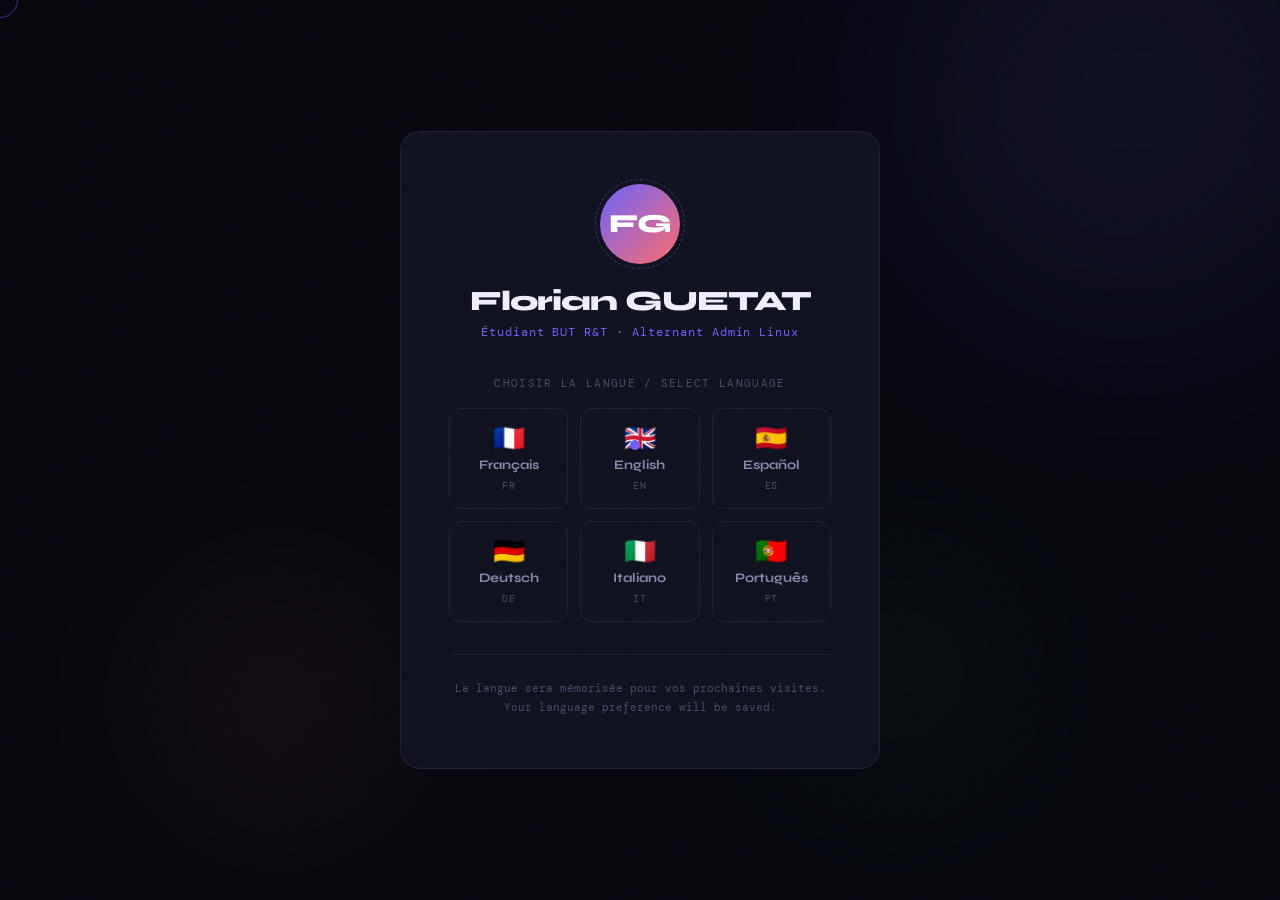
==== index.html @ 894c32b3 "Add files via upload" ====
<!DOCTYPE html>
<!--
  index.html
  Page d'entrée du portfolio de Florian GUETAT.
  Redirige automatiquement vers la dernière langue utilisée
  (stockée dans localStorage), ou affiche le sélecteur de langue.
-->
<html lang="fr">
<head>
  <meta charset="UTF-8">
  <meta name="viewport" content="width=device-width, initial-scale=1.0">
  <title>Florian GUETAT — Portfolio</title>
  <link rel="preconnect" href="https://fonts.googleapis.com">
  <link rel="preconnect" href="https://fonts.gstatic.com" crossorigin>
  <link href="https://fonts.googleapis.com/css2?family=Syne:wght@700;800&family=DM+Mono:wght@300;400&family=Figtree:wght@400;500;600&display=swap" rel="stylesheet">
  <style>
    /* ── Variables ── */
    :root {
      --bg:      #07080f;
      --surface: #111220;
      --border:  rgba(160,160,255,0.1);
      --accent:  #6c63ff;
      --accent-h:#8a83ff;
      --text:    #eeeeff;
      --text2:   #8888b0;
      --text3:   #4a4a6a;
      --glow:    rgba(108,99,255,0.12);
    }

    *, *::before, *::after { box-sizing: border-box; margin: 0; padding: 0; }

    body {
      font-family: 'Figtree', sans-serif;
      background: var(--bg);
      color: var(--text);
      min-height: 100vh;
      display: flex;
      align-items: center;
      justify-content: center;
      overflow: hidden;
      cursor: none;
    }

    /* ── Curseur personnalisé ── */
    #cursor       { position:fixed; width:10px; height:10px; background:var(--accent); border-radius:50%; pointer-events:none; z-index:9999; transform:translate(-50%,-50%); }
    #cursor-trail { position:fixed; width:36px; height:36px; border:1.5px solid var(--accent); border-radius:50%; pointer-events:none; z-index:9998; transform:translate(-50%,-50%); transition:transform .35s ease, width .3s, height .3s; opacity:.45; }

    /* ── Orbes d'ambiance ── */
    .orb {
      position: fixed;
      border-radius: 50%;
      filter: blur(90px);
      pointer-events: none;
      animation: float 9s ease-in-out infinite;
    }
    .orb1 { width:500px; height:500px; background:var(--accent); opacity:.08; top:-150px; right:-100px; }
    .orb2 { width:300px; height:300px; background:#ff6b6b;       opacity:.06; bottom:50px; left:10%; animation-delay:-4s; }
    .orb3 { width:250px; height:250px; background:#63ffb8;       opacity:.04; bottom:100px; right:20%; animation-delay:-7s; }
    @keyframes float { 0%,100%{transform:translateY(0) scale(1);} 50%{transform:translateY(-24px) scale(1.04);} }

    /* ── Grain overlay ── */
    body::after {
      content:'';
      position:fixed; inset:0;
      pointer-events:none; z-index:100;
      background-image:url("data:image/svg+xml,%3Csvg xmlns='http://www.w3.org/2000/svg' width='300' height='300'%3E%3Cfilter id='n'%3E%3CfeTurbulence type='fractalNoise' baseFrequency='0.75' numOctaves='4' stitchTiles='stitch'/%3E%3C/filter%3E%3Crect width='300' height='300' filter='url(%23n)' opacity='0.025'/%3E%3C/svg%3E");
      opacity:.5;
    }

    /* ── Carte centrale ── */
    .card {
      position: relative;
      z-index: 10;
      background: var(--surface);
      border: 1px solid var(--border);
      border-radius: 20px;
      padding: 52px 48px;
      text-align: center;
      max-width: 480px;
      width: 90%;
      animation: cardIn .5s cubic-bezier(.4,0,.2,1);
    }
    @keyframes cardIn { from{opacity:0;transform:translateY(28px);} to{opacity:1;transform:translateY(0);} }

    /* Avatar initiales */
    .avatar {
      width: 80px; height: 80px;
      border-radius: 50%;
      background: linear-gradient(135deg, var(--accent), #ff6b6b);
      display: flex; align-items: center; justify-content: center;
      margin: 0 auto 20px;
      font-family: 'Syne', sans-serif;
      font-size: 26px; font-weight: 800; color: #fff;
      position: relative;
    }
    .avatar::after {
      content:'';
      position:absolute; inset:-5px;
      border-radius:50%;
      border:1px dashed rgba(108,99,255,.4);
      animation: spin 10s linear infinite;
    }
    @keyframes spin { to{ transform:rotate(360deg); } }

    h1 {
      font-family: 'Syne', sans-serif;
      font-size: 28px;
      font-weight: 800;
      letter-spacing: -1px;
      margin-bottom: 6px;
    }

    .subtitle {
      font-family: 'DM Mono', monospace;
      font-size: 12px;
      color: var(--accent);
      letter-spacing: .08em;
      margin-bottom: 36px;
    }

    /* Label "Choisir la langue" */
    .lang-label {
      font-family: 'DM Mono', monospace;
      font-size: 11px;
      color: var(--text3);
      text-transform: uppercase;
      letter-spacing: .12em;
      margin-bottom: 18px;
    }

    /* Grille des boutons de langue */
    .lang-grid {
      display: grid;
      grid-template-columns: 1fr 1fr 1fr;
      gap: 12px;
      margin-bottom: 32px;
    }

    .lang-btn {
      display: flex;
      flex-direction: column;
      align-items: center;
      gap: 6px;
      padding: 16px 12px;
      background: transparent;
      border: 1px solid var(--border);
      border-radius: 12px;
      color: var(--text2);
      cursor: none;
      transition: all .22s cubic-bezier(.4,0,.2,1);
    }

    .lang-btn:hover {
      border-color: rgba(108,99,255,.5);
      color: var(--text);
      background: var(--glow);
      transform: translateY(-2px);
    }

    /* Drapeau emoji */
    .lang-flag { font-size: 26px; line-height: 1; }

    /* Nom de la langue */
    .lang-name {
      font-family: 'Syne', sans-serif;
      font-size: 13px;
      font-weight: 700;
    }

    /* Code ISO */
    .lang-code {
      font-family: 'DM Mono', monospace;
      font-size: 10px;
      color: var(--text3);
      letter-spacing: .06em;
    }

    /* Ligne de séparation */
    .divider {
      height: 1px;
      background: var(--border);
      margin: 0 0 24px;
    }

    /* Note bas de carte */
    .note {
      font-family: 'DM Mono', monospace;
      font-size: 11px;
      color: var(--text3);
      line-height: 1.7;
    }
  </style>
</head>
<body>

  <!-- Curseur personnalisé -->
  <div id="cursor"></div>
  <div id="cursor-trail"></div>

  <!-- Orbes d'ambiance -->
  <div class="orb orb1"></div>
  <div class="orb orb2"></div>
  <div class="orb orb3"></div>

  <!-- ════════════════════════════════════════════
       Carte de sélection de langue
       ════════════════════════════════════════════ -->
  <div class="card">

    <!-- Avatar avec initiales -->
    <div class="avatar">FG</div>

    <!-- Titre et sous-titre -->
    <h1>Florian GUETAT</h1>
    <div class="subtitle">Étudiant BUT R&amp;T · Alternant Admin Linux</div>

    <!-- Label sélecteur -->
    <div class="lang-label">Choisir la langue / Select language</div>

    <!-- Grille des 6 langues -->
    <div class="lang-grid">

      <button class="lang-btn" onclick="enterPortfolio('fr')" title="Français">
        <span class="lang-flag">🇫🇷</span>
        <span class="lang-name">Français</span>
        <span class="lang-code">FR</span>
      </button>

      <button class="lang-btn" onclick="enterPortfolio('en')" title="English">
        <span class="lang-flag">🇬🇧</span>
        <span class="lang-name">English</span>
        <span class="lang-code">EN</span>
      </button>

      <button class="lang-btn" onclick="enterPortfolio('es')" title="Español">
        <span class="lang-flag">🇪🇸</span>
        <span class="lang-name">Español</span>
        <span class="lang-code">ES</span>
      </button>

      <button class="lang-btn" onclick="enterPortfolio('de')" title="Deutsch">
        <span class="lang-flag">🇩🇪</span>
        <span class="lang-name">Deutsch</span>
        <span class="lang-code">DE</span>
      </button>

      <button class="lang-btn" onclick="enterPortfolio('it')" title="Italiano">
        <span class="lang-flag">🇮🇹</span>
        <span class="lang-name">Italiano</span>
        <span class="lang-code">IT</span>
      </button>

      <button class="lang-btn" onclick="enterPortfolio('pt')" title="Português">
        <span class="lang-flag">🇵🇹</span>
        <span class="lang-name">Português</span>
        <span class="lang-code">PT</span>
      </button>

    </div>

    <div class="divider"></div>
    <p class="note">La langue sera mémorisée pour vos prochaines visites.<br>Your language preference will be saved.</p>
  </div>

  <script>
    /* ── Curseur personnalisé ── */
    const cur = document.getElementById('cursor');
    const curT = document.getElementById('cursor-trail');
    let mx=0, my=0, tx=0, ty=0;
    document.addEventListener('mousemove', e => {
      mx = e.clientX; my = e.clientY;
      cur.style.left = mx+'px'; cur.style.top = my+'px';
    });
    (function loop() {
      tx += (mx-tx)*.12; ty += (my-ty)*.12;
      curT.style.left = tx+'px'; curT.style.top = ty+'px';
      requestAnimationFrame(loop);
    })();

    /* ── Redirection automatique si langue déjà mémorisée ── */
    (function autoRedirect() {
      const saved = localStorage.getItem('portfolio-lang');
      if (saved) {
        /* Langue connue → aller directement à l'accueil */
        window.location.href = 'pages/accueil.html';
      }
    })();

    /**
     * Mémorise la langue choisie et redirige vers la page d'accueil.
     * @param {string} lang - Code de langue (fr, en, es, de, it, pt)
     */
    function enterPortfolio(lang) {
      localStorage.setItem('portfolio-lang', lang);
      window.location.href = 'pages/accueil.html';
    }
  </script>
</body>
</html>
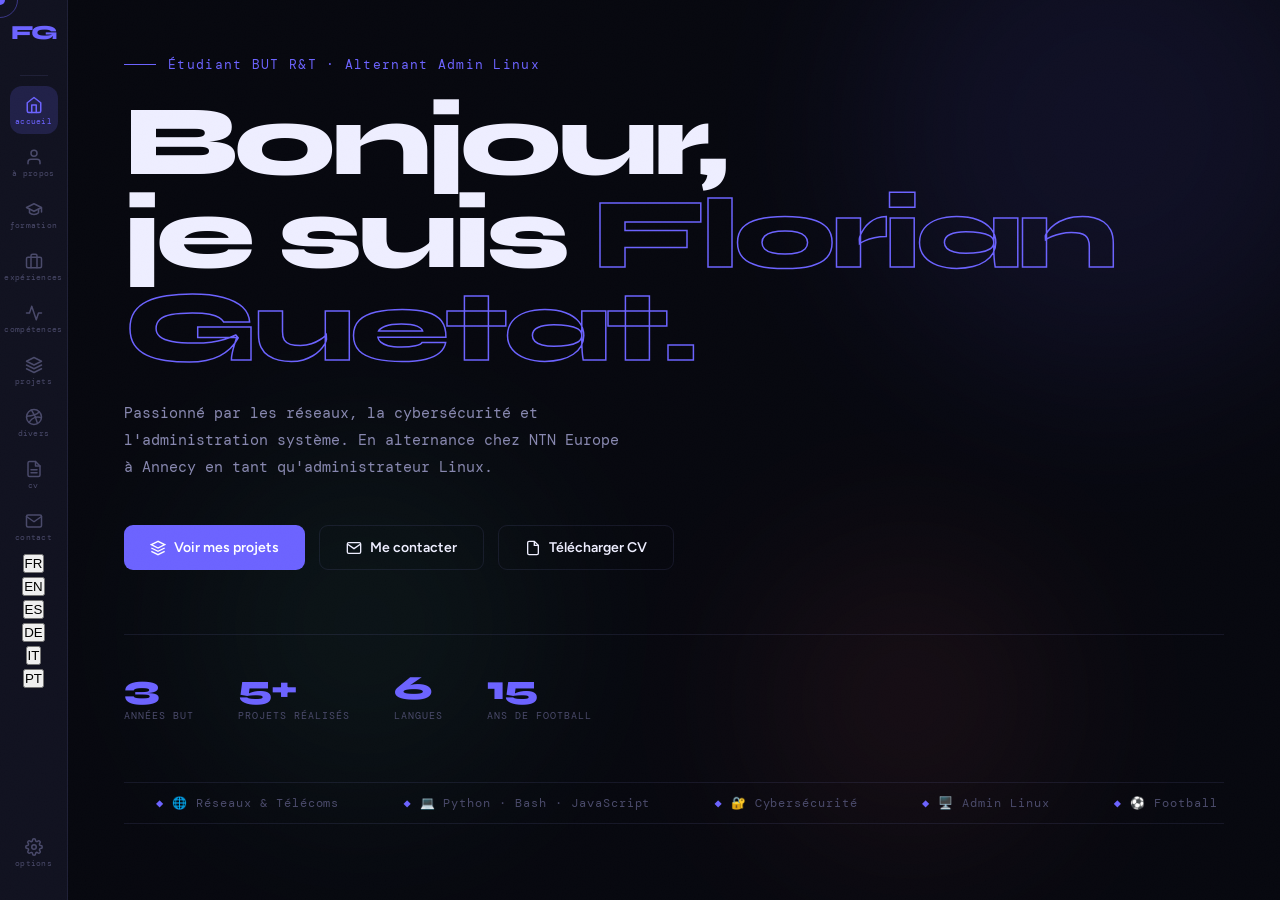
==== commit 2c12f154: "Add files via upload" ====
--- a/index.html
+++ b/index.html
@@ -1,299 +1,43 @@
 <!DOCTYPE html>
 <!--
   index.html
-  Page d'entrée du portfolio de Florian GUETAT.
-  Redirige automatiquement vers la dernière langue utilisée
-  (stockée dans localStorage), ou affiche le sélecteur de langue.
+  Page d'entrée du portfolio — redirige vers pages/accueil.html.
+  Toute la personnalisation (langue + thème) se fait via le menu
+  Options accessible depuis la sidebar de chaque page.
 -->
 <html lang="fr">
 <head>
   <meta charset="UTF-8">
-  <meta name="viewport" content="width=device-width, initial-scale=1.0">
+  <meta http-equiv="refresh" content="0; url=pages/accueil.html">
   <title>Florian GUETAT — Portfolio</title>
-  <link rel="preconnect" href="https://fonts.googleapis.com">
-  <link rel="preconnect" href="https://fonts.gstatic.com" crossorigin>
-  <link href="https://fonts.googleapis.com/css2?family=Syne:wght@700;800&family=DM+Mono:wght@300;400&family=Figtree:wght@400;500;600&display=swap" rel="stylesheet">
   <style>
-    /* ── Variables ── */
-    :root {
-      --bg:      #07080f;
-      --surface: #111220;
-      --border:  rgba(160,160,255,0.1);
-      --accent:  #6c63ff;
-      --accent-h:#8a83ff;
-      --text:    #eeeeff;
-      --text2:   #8888b0;
-      --text3:   #4a4a6a;
-      --glow:    rgba(108,99,255,0.12);
-    }
-
-    *, *::before, *::after { box-sizing: border-box; margin: 0; padding: 0; }
-
+    /* Fallback visuel si le refresh ne fonctionne pas */
     body {
-      font-family: 'Figtree', sans-serif;
-      background: var(--bg);
-      color: var(--text);
+      margin: 0;
       min-height: 100vh;
+      background: #07080f;
+      color: #eeeeff;
+      font-family: -apple-system, BlinkMacSystemFont, "Segoe UI", sans-serif;
       display: flex;
       align-items: center;
       justify-content: center;
-      overflow: hidden;
-      cursor: none;
     }
-
-    /* ── Curseur personnalisé ── */
-    #cursor       { position:fixed; width:10px; height:10px; background:var(--accent); border-radius:50%; pointer-events:none; z-index:9999; transform:translate(-50%,-50%); }
-    #cursor-trail { position:fixed; width:36px; height:36px; border:1.5px solid var(--accent); border-radius:50%; pointer-events:none; z-index:9998; transform:translate(-50%,-50%); transition:transform .35s ease, width .3s, height .3s; opacity:.45; }
-
-    /* ── Orbes d'ambiance ── */
-    .orb {
-      position: fixed;
-      border-radius: 50%;
-      filter: blur(90px);
-      pointer-events: none;
-      animation: float 9s ease-in-out infinite;
+    a {
+      color: #6c63ff;
+      text-decoration: none;
+      padding: 12px 28px;
+      border: 1px solid rgba(108,99,255,0.4);
+      border-radius: 9px;
     }
-    .orb1 { width:500px; height:500px; background:var(--accent); opacity:.08; top:-150px; right:-100px; }
-    .orb2 { width:300px; height:300px; background:#ff6b6b;       opacity:.06; bottom:50px; left:10%; animation-delay:-4s; }
-    .orb3 { width:250px; height:250px; background:#63ffb8;       opacity:.04; bottom:100px; right:20%; animation-delay:-7s; }
-    @keyframes float { 0%,100%{transform:translateY(0) scale(1);} 50%{transform:translateY(-24px) scale(1.04);} }
-
-    /* ── Grain overlay ── */
-    body::after {
-      content:'';
-      position:fixed; inset:0;
-      pointer-events:none; z-index:100;
-      background-image:url("data:image/svg+xml,%3Csvg xmlns='http://www.w3.org/2000/svg' width='300' height='300'%3E%3Cfilter id='n'%3E%3CfeTurbulence type='fractalNoise' baseFrequency='0.75' numOctaves='4' stitchTiles='stitch'/%3E%3C/filter%3E%3Crect width='300' height='300' filter='url(%23n)' opacity='0.025'/%3E%3C/svg%3E");
-      opacity:.5;
-    }
-
-    /* ── Carte centrale ── */
-    .card {
-      position: relative;
-      z-index: 10;
-      background: var(--surface);
-      border: 1px solid var(--border);
-      border-radius: 20px;
-      padding: 52px 48px;
-      text-align: center;
-      max-width: 480px;
-      width: 90%;
-      animation: cardIn .5s cubic-bezier(.4,0,.2,1);
-    }
-    @keyframes cardIn { from{opacity:0;transform:translateY(28px);} to{opacity:1;transform:translateY(0);} }
-
-    /* Avatar initiales */
-    .avatar {
-      width: 80px; height: 80px;
-      border-radius: 50%;
-      background: linear-gradient(135deg, var(--accent), #ff6b6b);
-      display: flex; align-items: center; justify-content: center;
-      margin: 0 auto 20px;
-      font-family: 'Syne', sans-serif;
-      font-size: 26px; font-weight: 800; color: #fff;
-      position: relative;
-    }
-    .avatar::after {
-      content:'';
-      position:absolute; inset:-5px;
-      border-radius:50%;
-      border:1px dashed rgba(108,99,255,.4);
-      animation: spin 10s linear infinite;
-    }
-    @keyframes spin { to{ transform:rotate(360deg); } }
-
-    h1 {
-      font-family: 'Syne', sans-serif;
-      font-size: 28px;
-      font-weight: 800;
-      letter-spacing: -1px;
-      margin-bottom: 6px;
-    }
-
-    .subtitle {
-      font-family: 'DM Mono', monospace;
-      font-size: 12px;
-      color: var(--accent);
-      letter-spacing: .08em;
-      margin-bottom: 36px;
-    }
-
-    /* Label "Choisir la langue" */
-    .lang-label {
-      font-family: 'DM Mono', monospace;
-      font-size: 11px;
-      color: var(--text3);
-      text-transform: uppercase;
-      letter-spacing: .12em;
-      margin-bottom: 18px;
-    }
-
-    /* Grille des boutons de langue */
-    .lang-grid {
-      display: grid;
-      grid-template-columns: 1fr 1fr 1fr;
-      gap: 12px;
-      margin-bottom: 32px;
-    }
-
-    .lang-btn {
-      display: flex;
-      flex-direction: column;
-      align-items: center;
-      gap: 6px;
-      padding: 16px 12px;
-      background: transparent;
-      border: 1px solid var(--border);
-      border-radius: 12px;
-      color: var(--text2);
-      cursor: none;
-      transition: all .22s cubic-bezier(.4,0,.2,1);
-    }
-
-    .lang-btn:hover {
-      border-color: rgba(108,99,255,.5);
-      color: var(--text);
-      background: var(--glow);
-      transform: translateY(-2px);
-    }
-
-    /* Drapeau emoji */
-    .lang-flag { font-size: 26px; line-height: 1; }
-
-    /* Nom de la langue */
-    .lang-name {
-      font-family: 'Syne', sans-serif;
-      font-size: 13px;
-      font-weight: 700;
-    }
-
-    /* Code ISO */
-    .lang-code {
-      font-family: 'DM Mono', monospace;
-      font-size: 10px;
-      color: var(--text3);
-      letter-spacing: .06em;
-    }
-
-    /* Ligne de séparation */
-    .divider {
-      height: 1px;
-      background: var(--border);
-      margin: 0 0 24px;
-    }
-
-    /* Note bas de carte */
-    .note {
-      font-family: 'DM Mono', monospace;
-      font-size: 11px;
-      color: var(--text3);
-      line-height: 1.7;
-    }
+    a:hover { background: rgba(108,99,255,0.12); }
   </style>
 </head>
 <body>
-
-  <!-- Curseur personnalisé -->
-  <div id="cursor"></div>
-  <div id="cursor-trail"></div>
-
-  <!-- Orbes d'ambiance -->
-  <div class="orb orb1"></div>
-  <div class="orb orb2"></div>
-  <div class="orb orb3"></div>
-
-  <!-- ════════════════════════════════════════════
-       Carte de sélection de langue
-       ════════════════════════════════════════════ -->
-  <div class="card">
-
-    <!-- Avatar avec initiales -->
-    <div class="avatar">FG</div>
-
-    <!-- Titre et sous-titre -->
-    <h1>Florian GUETAT</h1>
-    <div class="subtitle">Étudiant BUT R&amp;T · Alternant Admin Linux</div>
-
-    <!-- Label sélecteur -->
-    <div class="lang-label">Choisir la langue / Select language</div>
-
-    <!-- Grille des 6 langues -->
-    <div class="lang-grid">
-
-      <button class="lang-btn" onclick="enterPortfolio('fr')" title="Français">
-        <span class="lang-flag">🇫🇷</span>
-        <span class="lang-name">Français</span>
-        <span class="lang-code">FR</span>
-      </button>
-
-      <button class="lang-btn" onclick="enterPortfolio('en')" title="English">
-        <span class="lang-flag">🇬🇧</span>
-        <span class="lang-name">English</span>
-        <span class="lang-code">EN</span>
-      </button>
-
-      <button class="lang-btn" onclick="enterPortfolio('es')" title="Español">
-        <span class="lang-flag">🇪🇸</span>
-        <span class="lang-name">Español</span>
-        <span class="lang-code">ES</span>
-      </button>
-
-      <button class="lang-btn" onclick="enterPortfolio('de')" title="Deutsch">
-        <span class="lang-flag">🇩🇪</span>
-        <span class="lang-name">Deutsch</span>
-        <span class="lang-code">DE</span>
-      </button>
-
-      <button class="lang-btn" onclick="enterPortfolio('it')" title="Italiano">
-        <span class="lang-flag">🇮🇹</span>
-        <span class="lang-name">Italiano</span>
-        <span class="lang-code">IT</span>
-      </button>
-
-      <button class="lang-btn" onclick="enterPortfolio('pt')" title="Português">
-        <span class="lang-flag">🇵🇹</span>
-        <span class="lang-name">Português</span>
-        <span class="lang-code">PT</span>
-      </button>
-
-    </div>
-
-    <div class="divider"></div>
-    <p class="note">La langue sera mémorisée pour vos prochaines visites.<br>Your language preference will be saved.</p>
-  </div>
+  <a href="pages/accueil.html">Entrer dans le portfolio →</a>
 
   <script>
-    /* ── Curseur personnalisé ── */
-    const cur = document.getElementById('cursor');
-    const curT = document.getElementById('cursor-trail');
-    let mx=0, my=0, tx=0, ty=0;
-    document.addEventListener('mousemove', e => {
-      mx = e.clientX; my = e.clientY;
-      cur.style.left = mx+'px'; cur.style.top = my+'px';
-    });
-    (function loop() {
-      tx += (mx-tx)*.12; ty += (my-ty)*.12;
-      curT.style.left = tx+'px'; curT.style.top = ty+'px';
-      requestAnimationFrame(loop);
-    })();
-
-    /* ── Redirection automatique si langue déjà mémorisée ── */
-    (function autoRedirect() {
-      const saved = localStorage.getItem('portfolio-lang');
-      if (saved) {
-        /* Langue connue → aller directement à l'accueil */
-        window.location.href = 'pages/accueil.html';
-      }
-    })();
-
-    /**
-     * Mémorise la langue choisie et redirige vers la page d'accueil.
-     * @param {string} lang - Code de langue (fr, en, es, de, it, pt)
-     */
-    function enterPortfolio(lang) {
-      localStorage.setItem('portfolio-lang', lang);
-      window.location.href = 'pages/accueil.html';
-    }
+    // Redirection immédiate via JS au cas où le meta refresh échoue
+    window.location.replace('pages/accueil.html');
   </script>
 </body>
 </html>
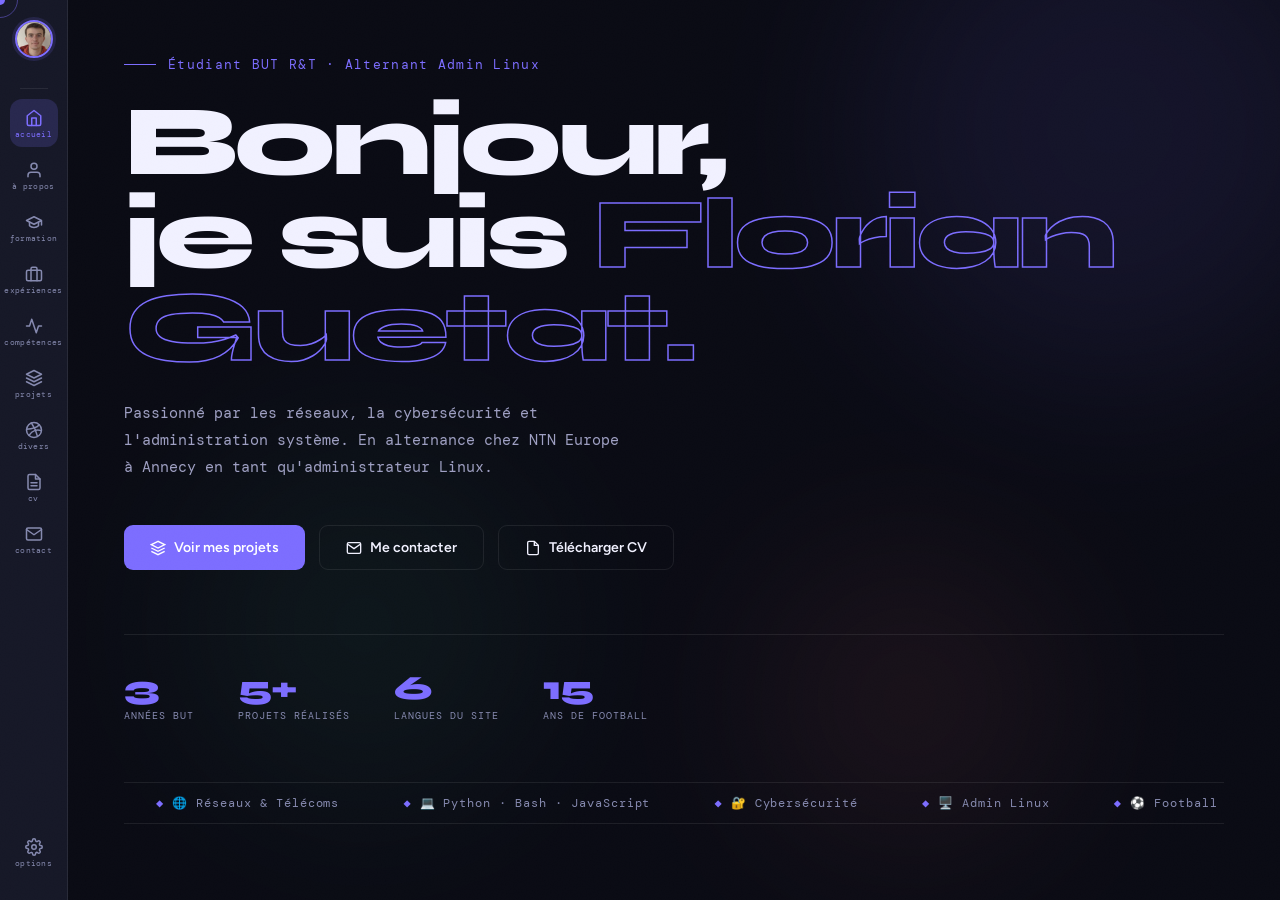
==== commit 1d7f2ec3: "Add files via upload" ====
--- a/index.html
+++ b/index.html
@@ -10,6 +10,8 @@
   <meta charset="UTF-8">
   <meta http-equiv="refresh" content="0; url=pages/accueil.html">
   <title>Florian GUETAT — Portfolio</title>
+  <link rel="icon" type="image/svg+xml" href="assets/favicon.svg">
+  <link rel="apple-touch-icon" href="assets/photo.jpg">
   <style>
     /* Fallback visuel si le refresh ne fonctionne pas */
     body {
